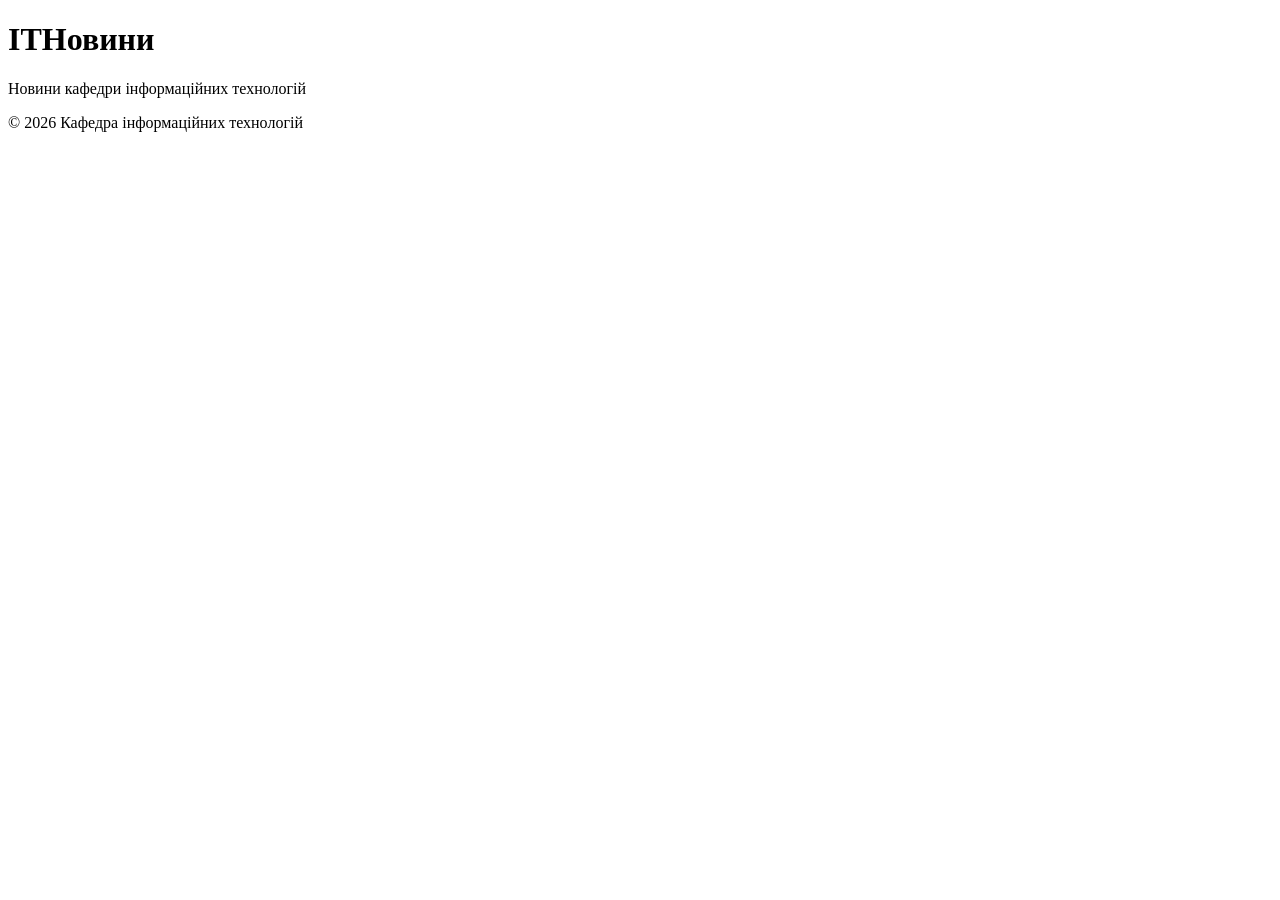
==== vtk251_gea/news/index.html @ f2a5d244 "feat: додати базову HTML-структуру сторінки новин" ====
<!DOCTYPE html>
<html lang="uk">
<head>
    <meta charset="UTF-8">
    <meta name="viewport" content="width=device-width, initial-scale=1.0">
    <title>Новини кафедри</title>
    <link rel="stylesheet" href="style.css">
</head>
<body>
<header class="site-header">
    <div class="container">
        <h1 class="site-title">IT<span>Новини</span></h1>
        <p class="site-subtitle">Новини кафедри інформаційних технологій</p>
    </div>
</header>

<main class="container news-list">
    <!-- сюди будуть додані новини -->
</main>

<footer class="site-footer">
    <div class="container">
        <p>&copy; 2026 Кафедра інформаційних технологій</p>
    </div>
</footer>
</body>
</html>
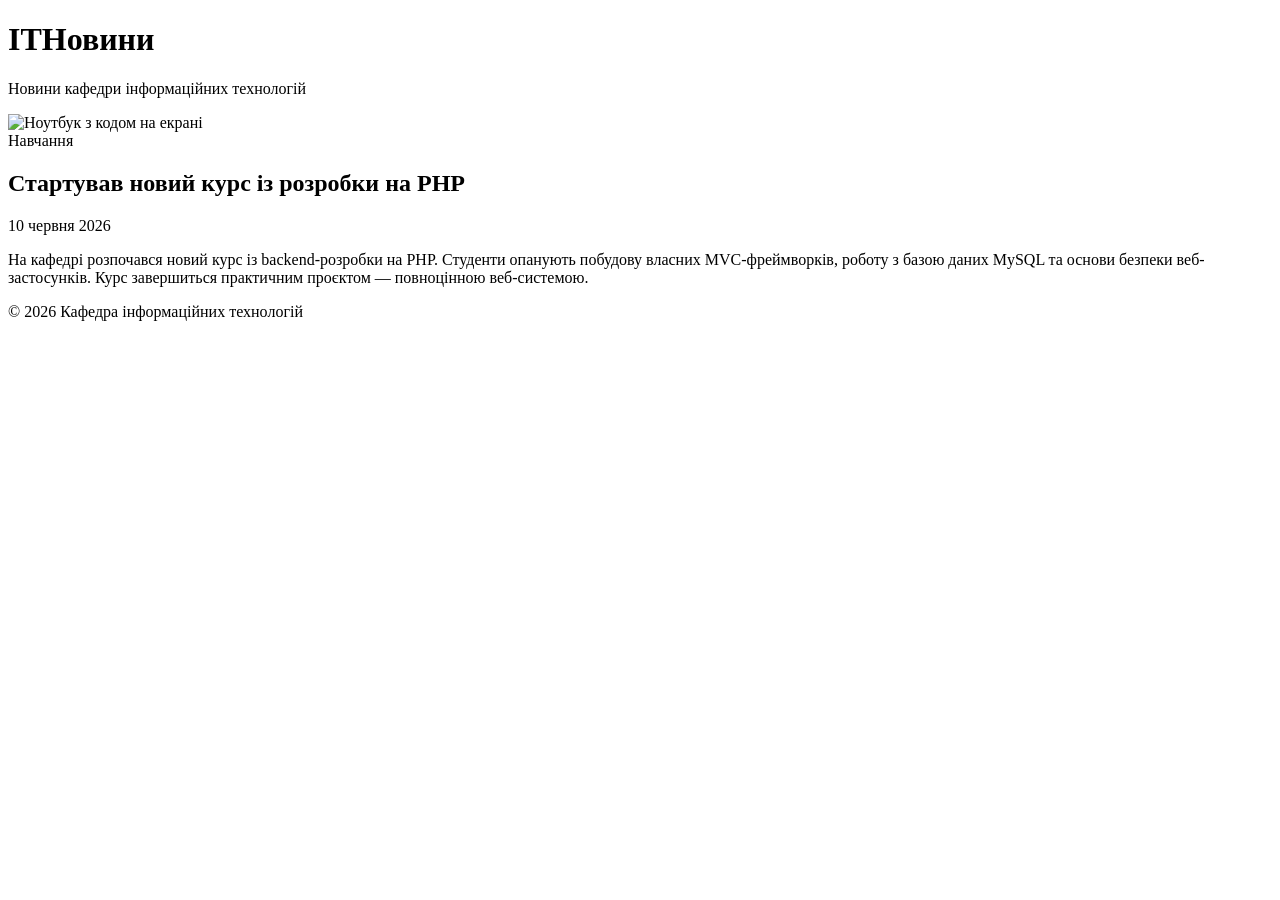
==== commit 19cec0a7: "feat: додати першу новину (текст і зображення)" ====
--- a/vtk251_gea/news/index.html
+++ b/vtk251_gea/news/index.html
@@ -15,7 +15,18 @@
 </header>
 
 <main class="container news-list">
-    <!-- сюди будуть додані новини -->
+    <article class="news-card">
+        <img src="images/news1.jpg" alt="Ноутбук з кодом на екрані" class="news-image">
+        <div class="news-content">
+            <span class="news-tag">Навчання</span>
+            <h2 class="news-title">Стартував новий курс із розробки на PHP</h2>
+            <time class="news-date" datetime="2026-06-10">10 червня 2026</time>
+            <p class="news-text">
+                На кафедрі розпочався новий курс із backend-розробки на PHP. Студенти опанують побудову власних MVC-фреймворків, роботу з базою даних MySQL та основи безпеки веб-застосунків. Курс завершиться практичним проєктом — повноцінною веб-системою.
+            </p>
+        </div>
+    </article>
+
 </main>
 
 <footer class="site-footer">
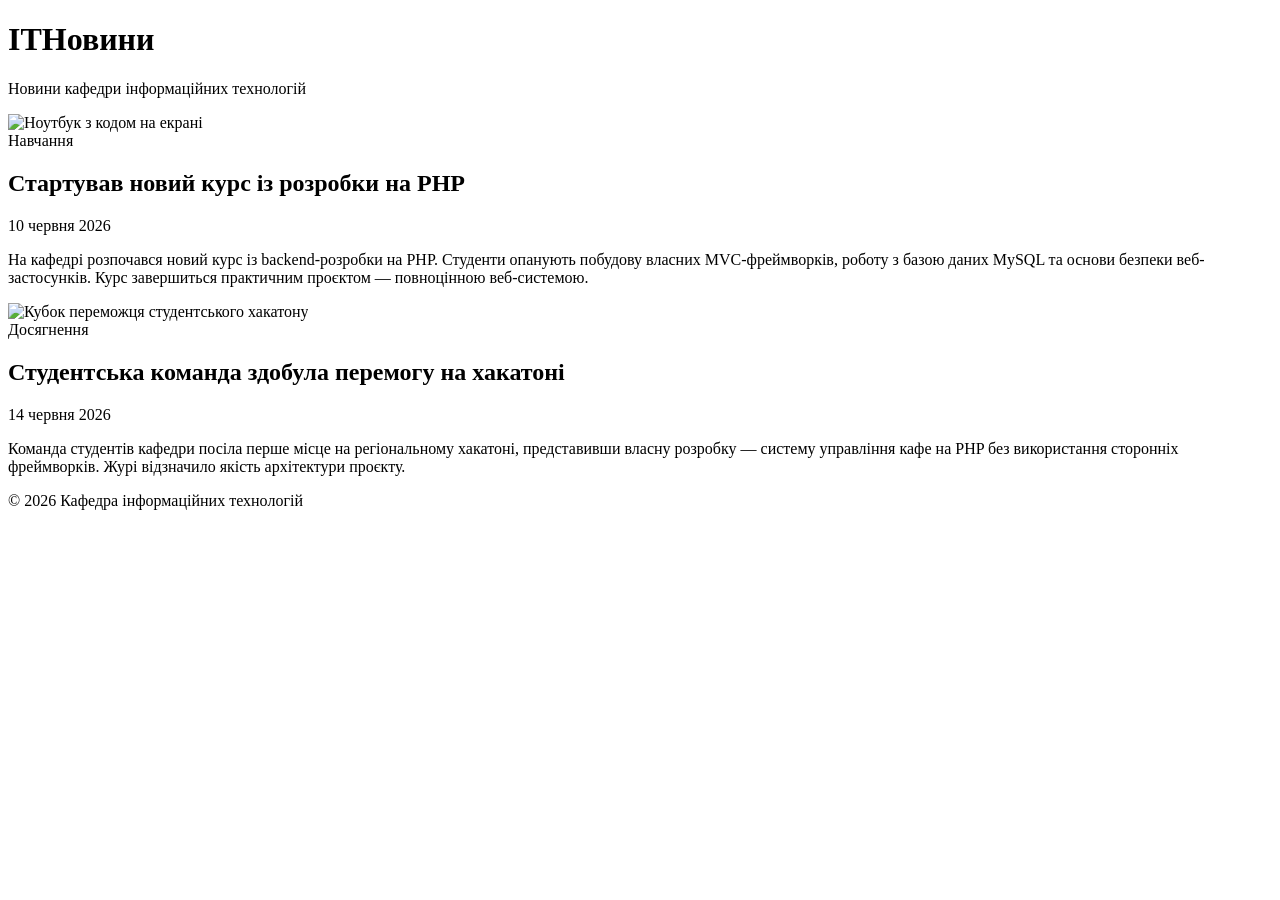
==== commit 64a3be7c: "feat: додати другу новину (текст і зображення)" ====
--- a/vtk251_gea/news/index.html
+++ b/vtk251_gea/news/index.html
@@ -27,6 +27,17 @@
         </div>
     </article>
 
+    <article class="news-card">
+        <img src="images/news2.jpg" alt="Кубок переможця студентського хакатону" class="news-image">
+        <div class="news-content">
+            <span class="news-tag">Досягнення</span>
+            <h2 class="news-title">Студентська команда здобула перемогу на хакатоні</h2>
+            <time class="news-date" datetime="2026-06-14">14 червня 2026</time>
+            <p class="news-text">
+                Команда студентів кафедри посіла перше місце на регіональному хакатоні, представивши власну розробку — систему управління кафе на PHP без використання сторонніх фреймворків. Журі відзначило якість архітектури проєкту.
+            </p>
+        </div>
+    </article>
 </main>
 
 <footer class="site-footer">
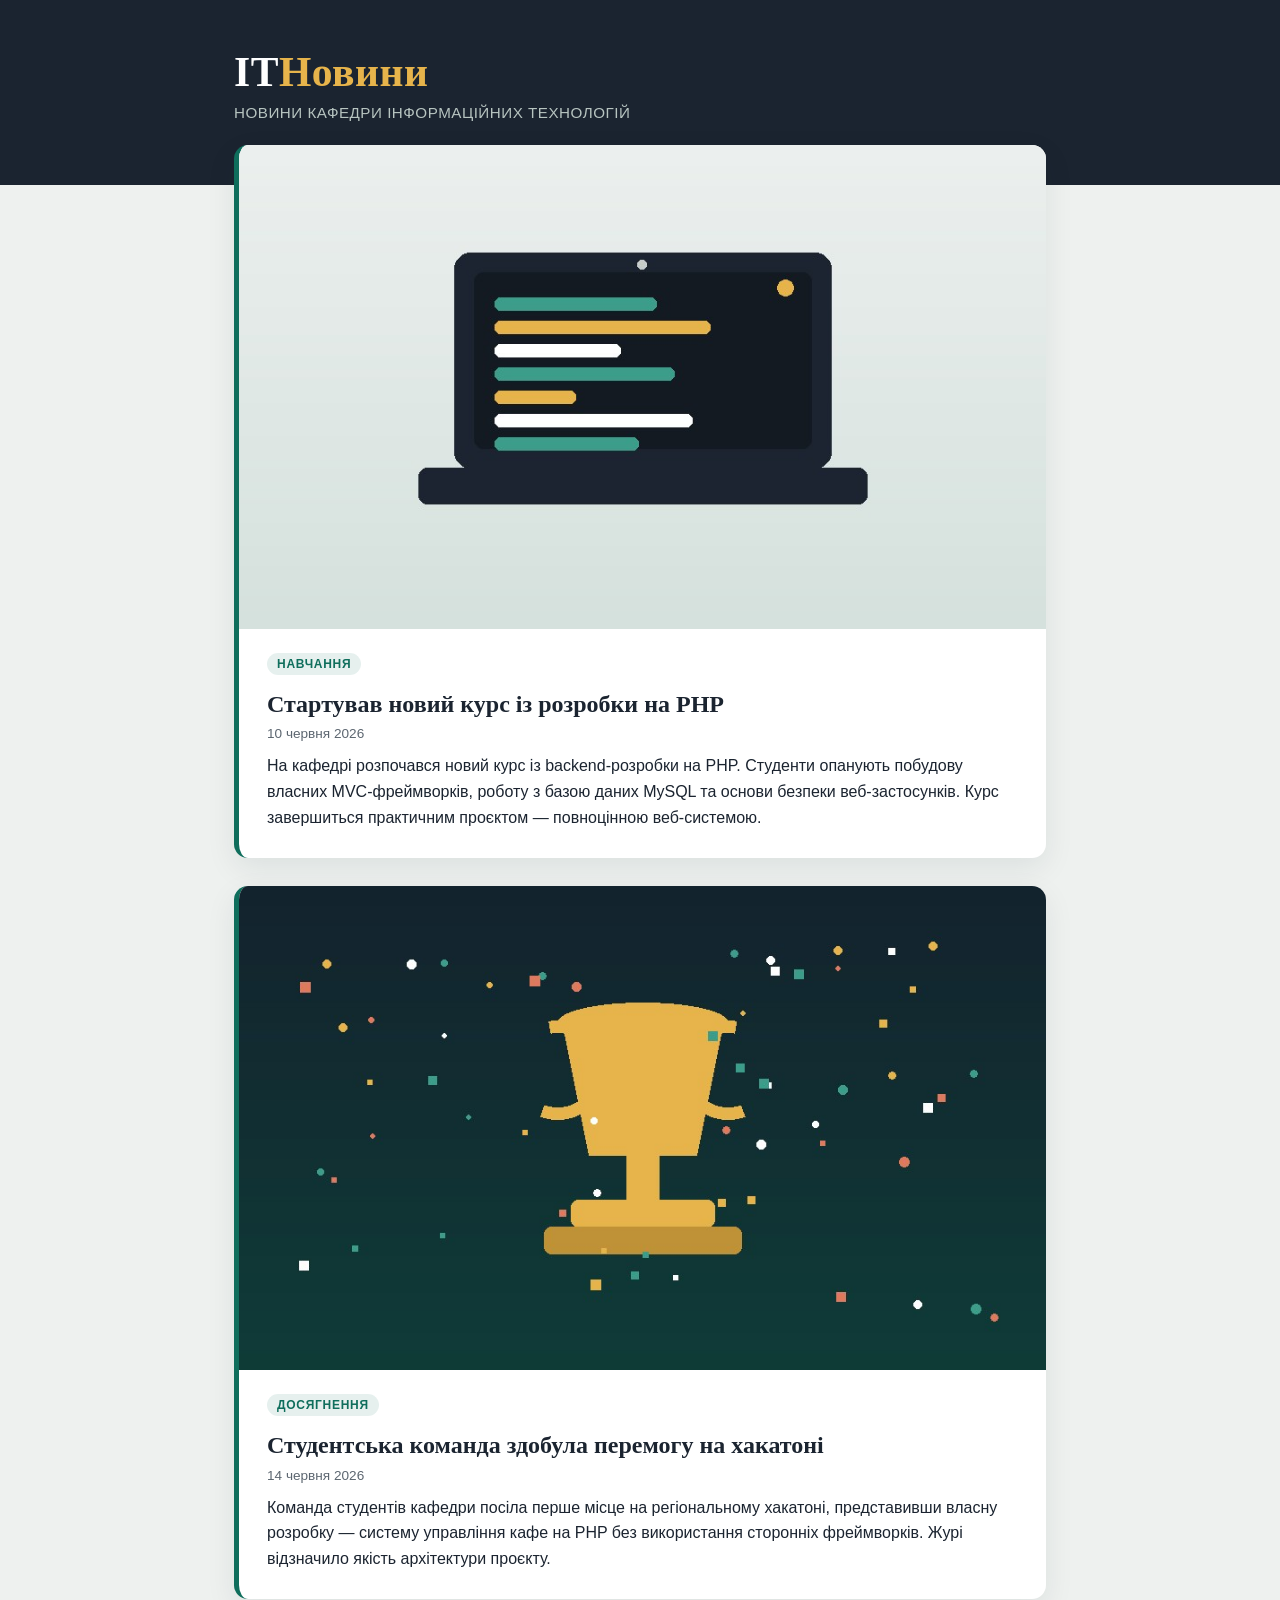
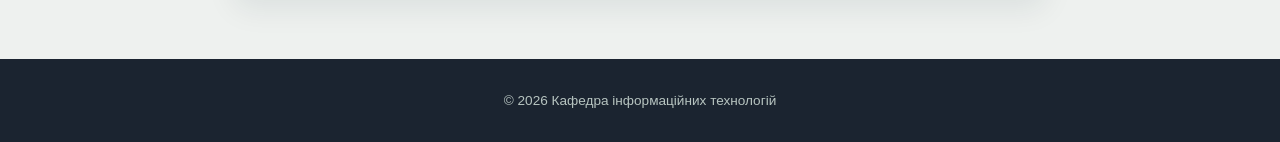
==== commit 8725b39e: "feat:upd title" ====
--- a/vtk251_gea/news/index.html
+++ b/vtk251_gea/news/index.html
@@ -3,7 +3,7 @@
 <head>
     <meta charset="UTF-8">
     <meta name="viewport" content="width=device-width, initial-scale=1.0">
-    <title>Новини кафедри</title>
+    <title>Gutnther</title>
     <link rel="stylesheet" href="style.css">
 </head>
 <body>
--- a/vtk251_gea/news/style.css
+++ b/vtk251_gea/news/style.css
@@ -0,0 +1,121 @@
+:root {
+    --bg: #eef1ef;
+    --card-bg: #ffffff;
+    --navy: #1b2430;
+    --teal: #0f6e5c;
+    --gold: #e7b44b;
+    --text-muted: #5c6670;
+}
+
+* {
+    box-sizing: border-box;
+}
+
+body {
+    margin: 0;
+    font-family: -apple-system, "Segoe UI", Roboto, Arial, sans-serif;
+    background: var(--bg);
+    color: var(--navy);
+}
+
+.container {
+    max-width: 860px;
+    margin: 0 auto;
+    padding: 0 24px;
+}
+
+.site-header {
+    background: var(--navy);
+    color: #ffffff;
+    padding: 48px 0 64px;
+}
+
+.site-title {
+    font-family: Georgia, "Times New Roman", serif;
+    font-size: 2.6rem;
+    margin: 0;
+    letter-spacing: 0.5px;
+}
+
+.site-title span {
+    color: var(--gold);
+}
+
+.site-subtitle {
+    margin: 8px 0 0;
+    color: #b7c4c0;
+    font-size: 0.95rem;
+    letter-spacing: 0.5px;
+    text-transform: uppercase;
+}
+
+.news-list {
+    margin-top: -40px;
+    padding-bottom: 60px;
+    display: flex;
+    flex-direction: column;
+    gap: 28px;
+}
+
+.news-card {
+    background: var(--card-bg);
+    border-radius: 14px;
+    overflow: hidden;
+    box-shadow: 0 10px 30px rgba(15, 36, 48, 0.08);
+    border-left: 5px solid var(--teal);
+}
+
+.news-image {
+    width: 100%;
+    display: block;
+    aspect-ratio: 900 / 540;
+    object-fit: cover;
+}
+
+.news-content {
+    padding: 24px 28px 28px;
+}
+
+.news-tag {
+    display: inline-block;
+    background: rgba(15, 110, 92, 0.1);
+    color: var(--teal);
+    font-size: 0.75rem;
+    font-weight: 600;
+    letter-spacing: 0.06em;
+    text-transform: uppercase;
+    padding: 4px 10px;
+    border-radius: 999px;
+}
+
+.news-title {
+    font-family: Georgia, "Times New Roman", serif;
+    font-size: 1.5rem;
+    margin: 14px 0 6px;
+    line-height: 1.3;
+}
+
+.news-date {
+    display: block;
+    color: var(--text-muted);
+    font-size: 0.85rem;
+    margin-bottom: 12px;
+}
+
+.news-text {
+    line-height: 1.6;
+    margin: 0;
+}
+
+.site-footer {
+    background: var(--navy);
+    color: #b7c4c0;
+    text-align: center;
+    padding: 20px 0;
+    font-size: 0.85rem;
+}
+
+@media (max-width: 480px) {
+    .site-title { font-size: 2rem; }
+    .news-content { padding: 18px 18px 22px; }
+}
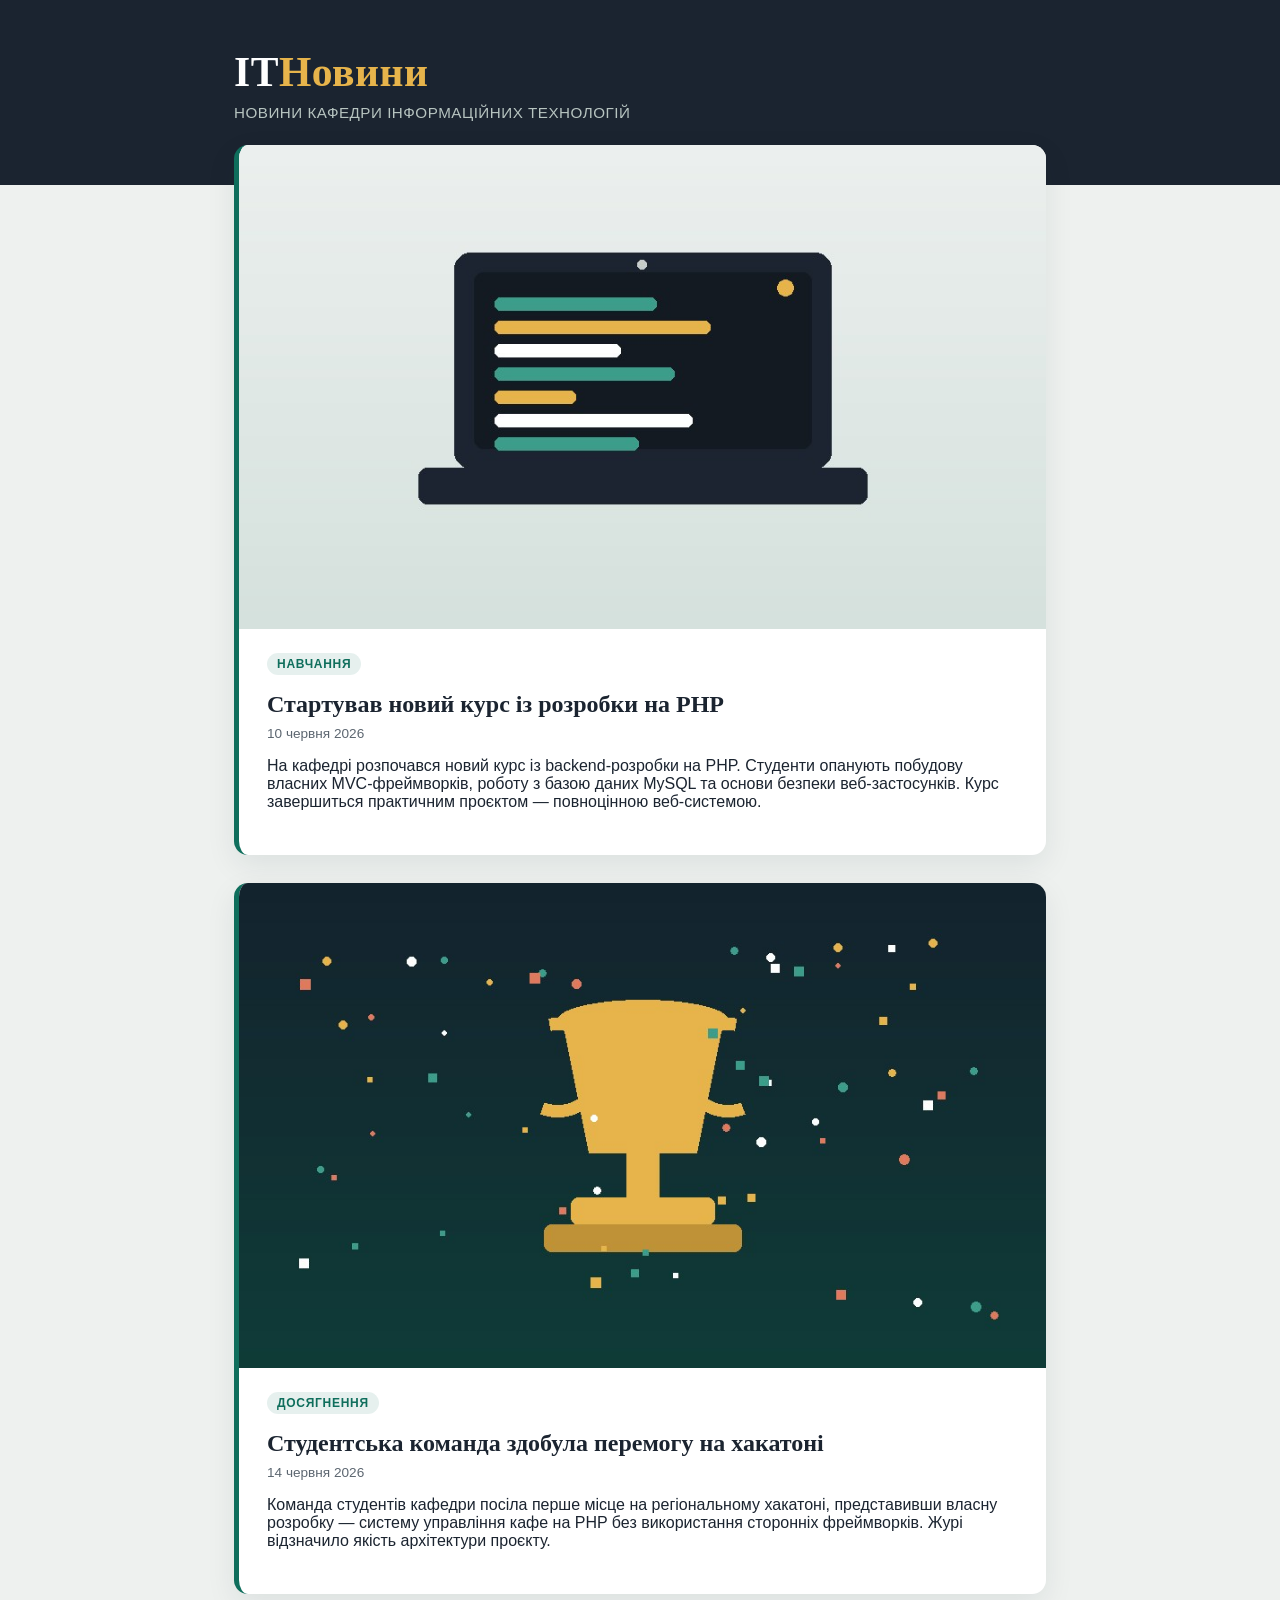
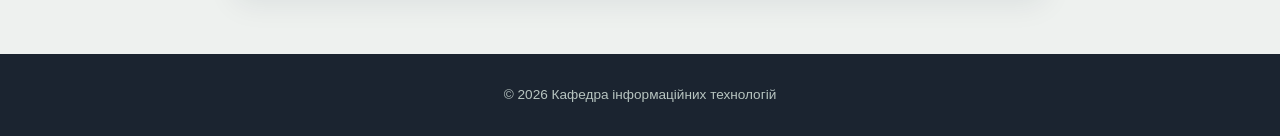
==== commit 15bec254: "feat: override title" ====
--- a/vtk251_gea/news/index.html
+++ b/vtk251_gea/news/index.html
@@ -3,7 +3,7 @@
 <head>
     <meta charset="UTF-8">
     <meta name="viewport" content="width=device-width, initial-scale=1.0">
-    <title>Gutnther</title>
+    <title>GUNTHER</title>
     <link rel="stylesheet" href="style.css">
 </head>
 <body>
--- a/vtk251_gea/news/style.css
+++ b/vtk251_gea/news/style.css
@@ -102,10 +102,10 @@
     margin-bottom: 12px;
 }
 
-.news-text {
-    line-height: 1.6;
-    margin: 0;
-}
+/*.news-text {*/
+/*    line-height: 1.6;*/
+/*    margin: 0;*/
+/*}*/
 
 .site-footer {
     background: var(--navy);
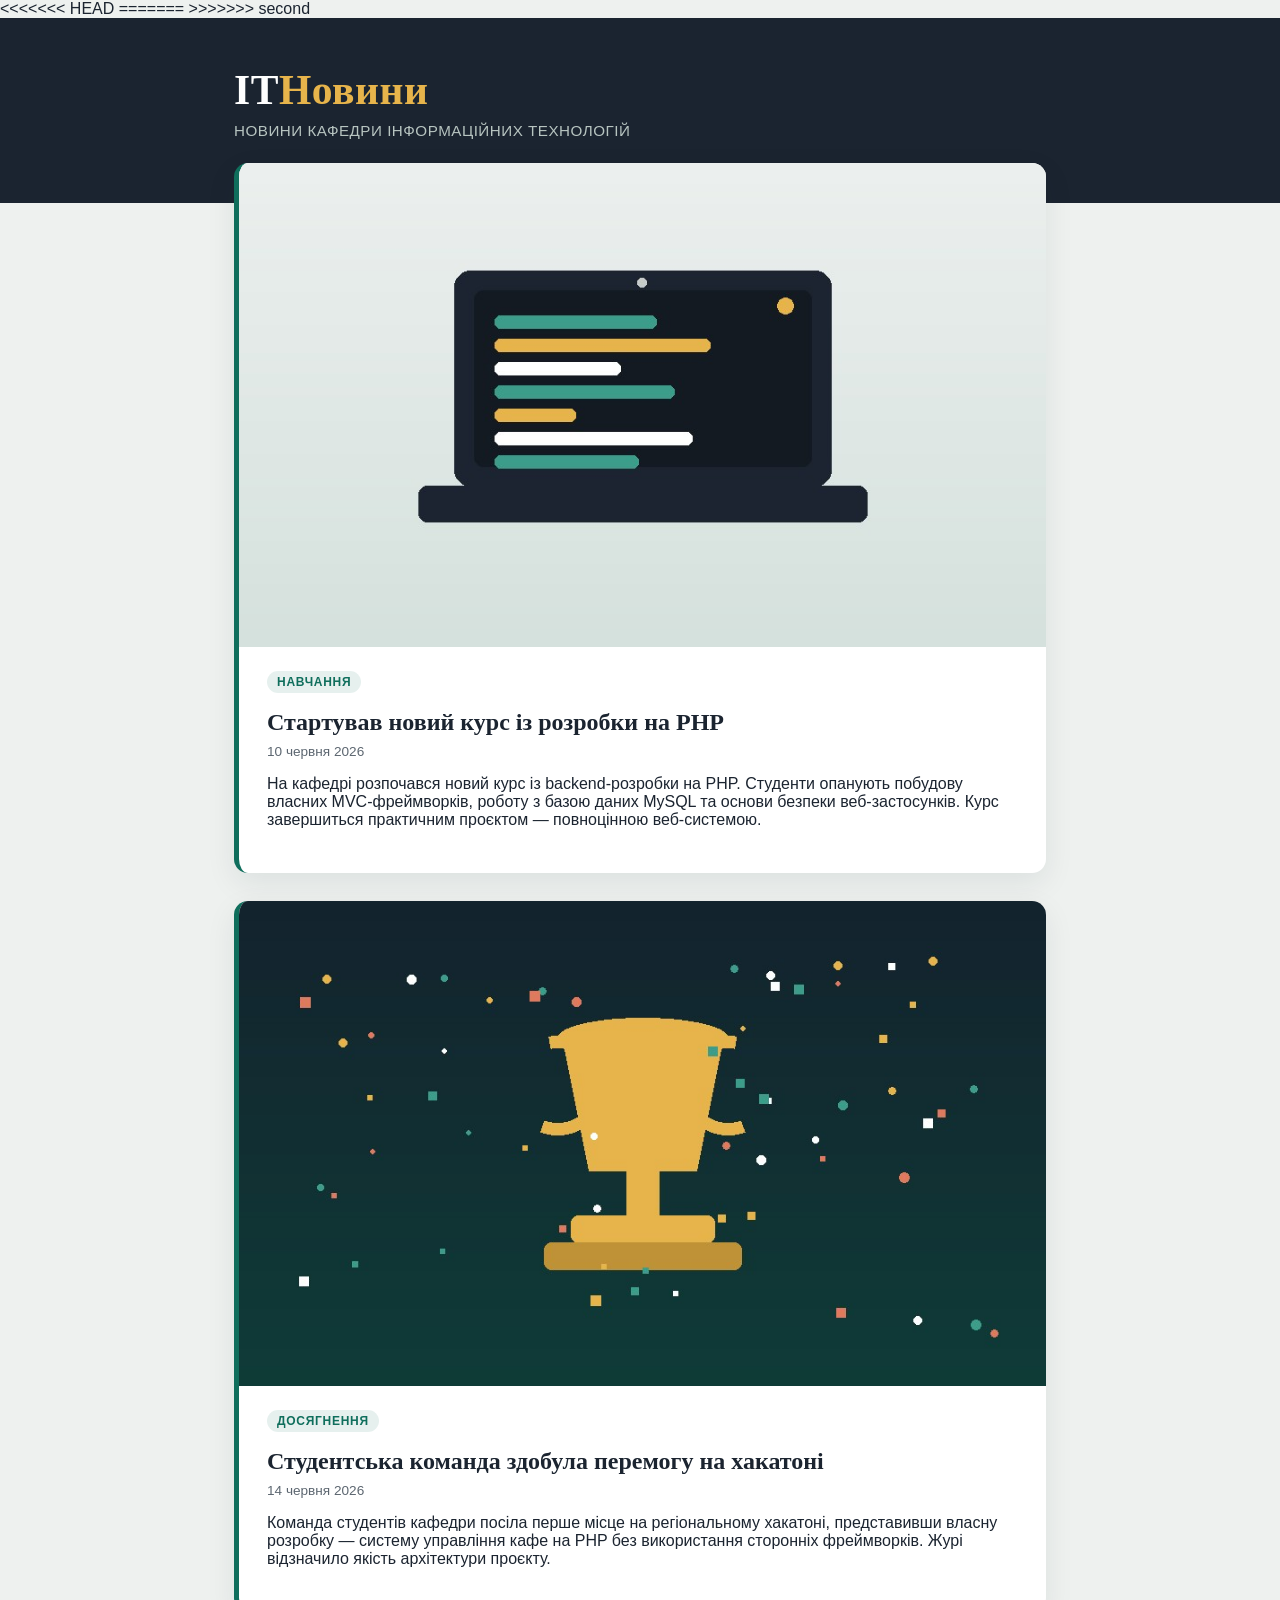
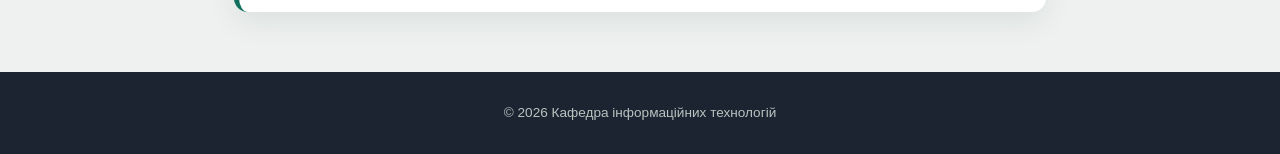
==== commit 2cc4c690: "chore: resolve merge conflict in indexhtml" ====
--- a/vtk251_gea/news/index.html
+++ b/vtk251_gea/news/index.html
@@ -3,7 +3,11 @@
 <head>
     <meta charset="UTF-8">
     <meta name="viewport" content="width=device-width, initial-scale=1.0">
+<<<<<<< HEAD
+    <title>Gutnther</title>
+=======
     <title>GUNTHER</title>
+>>>>>>> second
     <link rel="stylesheet" href="style.css">
 </head>
 <body>
